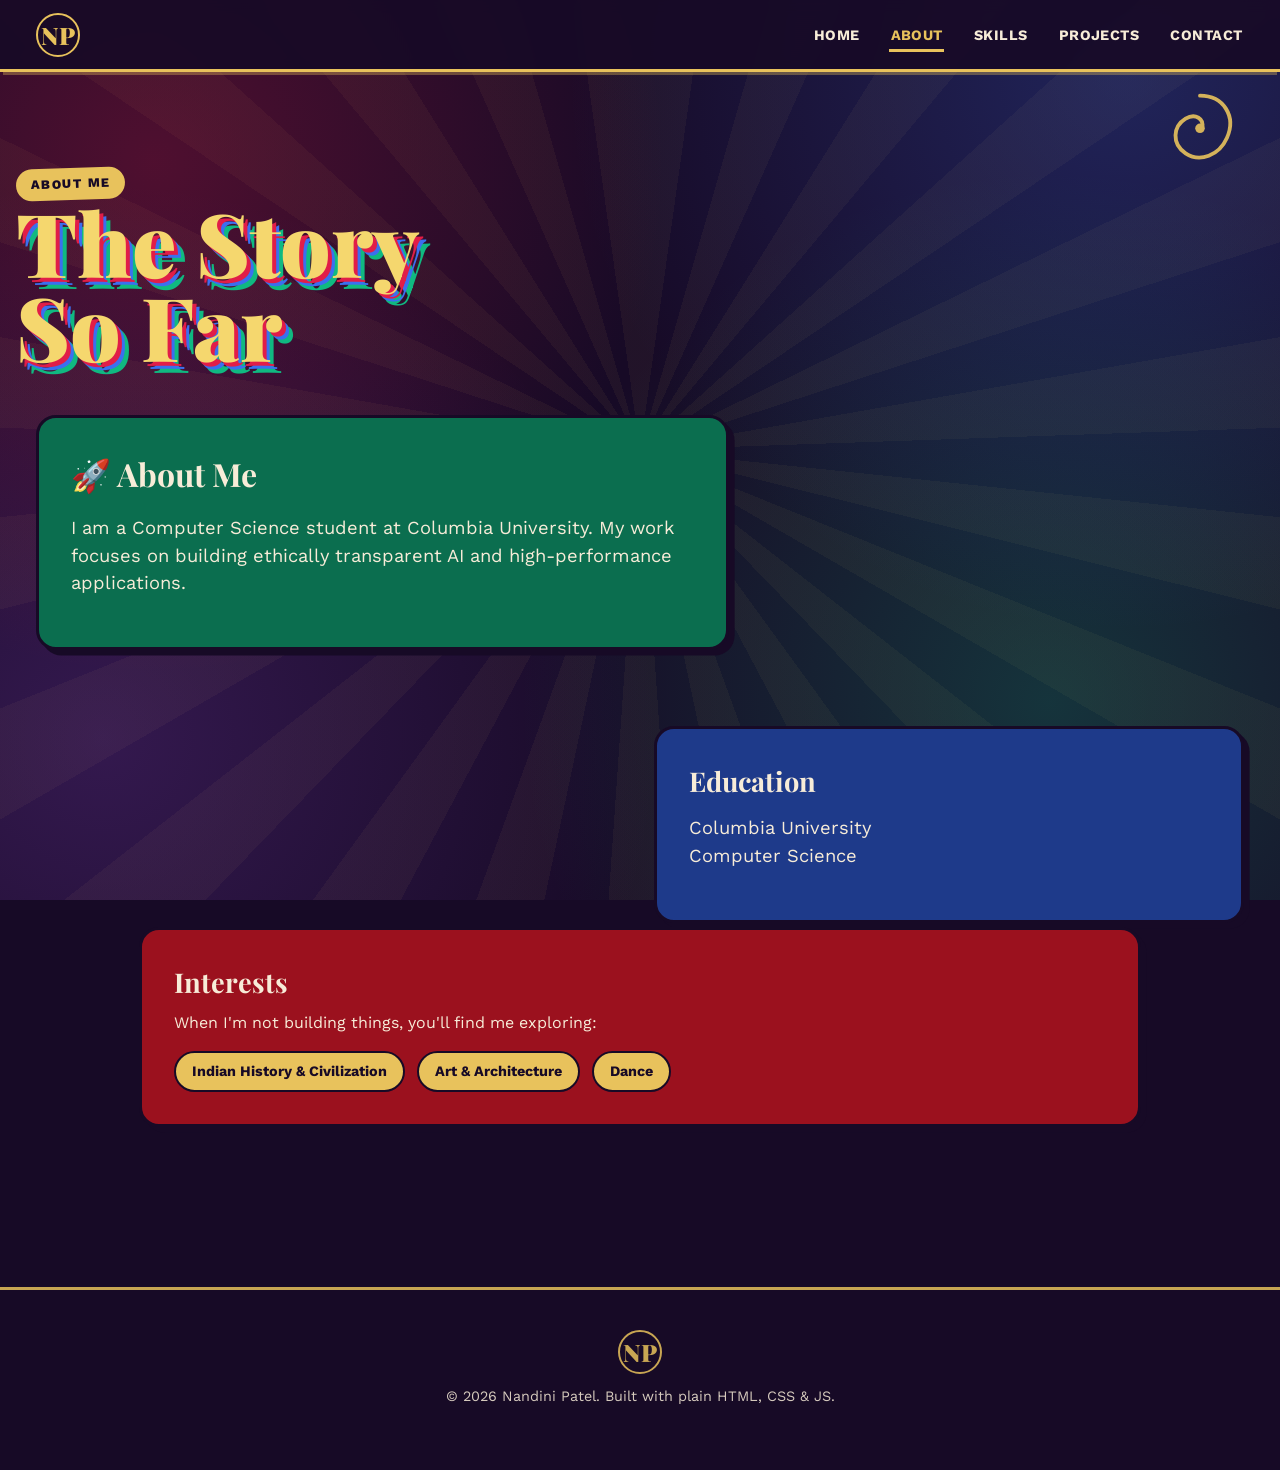
==== about.html @ 05468798 "Rebuild site as custom jewel-tone maximalist portfolio Replace the single Jekyll-rendered index.md w" ====
<!DOCTYPE html>
<html lang="en">
<head>
<meta charset="UTF-8">
<meta name="viewport" content="width=device-width, initial-scale=1.0">
<title>About — Nandini Patel</title>
<meta name="description" content="About Nandini Patel: Computer Science student at Columbia University, education, and interests.">
<link rel="preconnect" href="https://fonts.googleapis.com">
<link rel="stylesheet" href="style.css">
</head>
<body>
<a class="skip-link" href="#main">Skip to content</a>

<nav class="site-nav">
  <div class="wrap">
    <a href="index.html" class="logo">NP</a>
    <button class="nav-toggle" aria-label="Toggle navigation" aria-expanded="false">
      <span></span><span></span><span></span>
    </button>
    <ul class="nav-links">
      <li><a href="index.html">Home</a></li>
      <li><a href="about.html">About</a></li>
      <li><a href="skills.html">Skills</a></li>
      <li><a href="projects.html">Projects</a></li>
      <li><a href="contact.html">Contact</a></li>
    </ul>
  </div>
</nav>

<main id="main">
  <header class="page-head wrap">
    <span class="eyebrow">About Me</span>
    <h1 class="stack-text">The Story<br>So Far</h1>
    <svg class="corner-flourish flourish-tr" viewBox="0 0 100 100" aria-hidden="true">
      <path d="M50 8 C75 8 88 30 78 52 C70 70 50 78 35 68 C20 58 22 40 35 32 C45 26 55 32 52 42" fill="none" stroke="#e8c25c" stroke-width="4" stroke-linecap="round"/>
      <circle cx="50" cy="42" r="5" fill="#e8c25c"/>
    </svg>
  </header>

  <div class="wrap about-grid">
    <section class="panel about-bio reveal">
      <h2 style="font-size: clamp(1.5rem, 3vw, 2rem); margin-bottom: 1rem;">🚀 About Me</h2>
      <p>I am a Computer Science student at Columbia University. My work focuses on building ethically transparent AI and high-performance applications.</p>
    </section>

    <section class="panel about-edu reveal">
      <h2 style="font-size: clamp(1.3rem, 2.6vw, 1.7rem); margin-bottom: 0.75rem;">Education</h2>
      <p>Columbia University<br>Computer Science</p>
    </section>

    <section class="panel about-interests reveal">
      <h2 style="font-size: clamp(1.3rem, 2.6vw, 1.7rem); margin-bottom: 0.5rem;">Interests</h2>
      <p>When I'm not building things, you'll find me exploring:</p>
      <div class="interest-list">
        <span class="pill">Indian History &amp; Civilization</span>
        <span class="pill">Art &amp; Architecture</span>
        <span class="pill">Dance</span>
      </div>
    </section>
  </div>
</main>

<footer class="site-footer">
  <div class="wrap">
    <span class="logo">NP</span>
    <p>&copy; <span id="year"></span> Nandini Patel. Built with plain HTML, CSS &amp; JS.</p>
  </div>
</footer>

<script src="script.js"></script>
</body>
</html>
---- style.css ----
/* ============================================================
   Nandini Patel — Portfolio
   Jewel-tone maximalism: layered, saturated, ornamental, loud.
   ============================================================ */

@import url('https://fonts.googleapis.com/css2?family=Playfair+Display:ital,wght@0,500;0,700;0,900;1,700&family=Work+Sans:wght@400;500;600;700;800&display=swap');

:root {
  --bg: #170a26;
  --bg-alt: #0d1b2a;
  --panel: #21102f;

  --emerald: #10b981;
  --emerald-deep: #0b6e4f;
  --sapphire: #3b6fef;
  --sapphire-deep: #1e3a8a;
  --ruby: #e11d48;
  --ruby-deep: #9b111e;
  --gold: #e8c25c;
  --gold-light: #f5d76e;
  --amethyst: #9b4de0;
  --amethyst-deep: #6b21a8;

  --cream: #f7ecd8;
  --ink: #170a26;

  --font-display: 'Playfair Display', Georgia, 'Times New Roman', serif;
  --font-body: 'Work Sans', -apple-system, Segoe UI, sans-serif;

  --nav-h: 4.5rem;
  --shadow-hard: 0.35rem 0.35rem 0 var(--ink);
}

/* ---------- Reset ---------- */
* { box-sizing: border-box; }
html { scroll-behavior: smooth; }
body {
  margin: 0;
  background: var(--bg);
  color: var(--cream);
  font-family: var(--font-body);
  line-height: 1.5;
  overflow-x: hidden;
  position: relative;
}
img, svg { max-width: 100%; display: block; }
a { color: inherit; text-decoration: none; }
ul { margin: 0; padding: 0; list-style: none; }
h1, h2, h3, h4 { font-family: var(--font-display); margin: 0; }
p { margin: 0 0 1em; }

@media (prefers-reduced-motion: reduce) {
  html { scroll-behavior: auto; }
  *, *::before, *::after { animation-duration: 0.001ms !important; animation-iteration-count: 1 !important; transition-duration: 0.001ms !important; }
}

/* ---------- Decorative page background ---------- */
body::before {
  content: "";
  position: fixed;
  inset: 0;
  z-index: -1;
  background-image:
    radial-gradient(circle at 12% 18%, rgba(225, 29, 72, 0.28), transparent 38%),
    radial-gradient(circle at 88% 8%, rgba(59, 111, 239, 0.26), transparent 40%),
    radial-gradient(circle at 82% 78%, rgba(16, 185, 129, 0.24), transparent 42%),
    radial-gradient(circle at 8% 82%, rgba(155, 77, 224, 0.22), transparent 40%),
    repeating-conic-gradient(from 0deg, rgba(232, 194, 92, 0.05) 0deg 8deg, transparent 8deg 16deg);
  background-color: var(--bg);
}

.skip-link {
  position: absolute;
  left: 1rem;
  top: -4rem;
  background: var(--gold);
  color: var(--ink);
  padding: 0.6rem 1rem;
  border-radius: 0.4rem;
  font-weight: 700;
  z-index: 999;
  transition: top 0.2s ease;
}
.skip-link:focus { top: 1rem; }

.wrap {
  max-width: 78rem;
  margin: 0 auto;
  padding: 0 1.25rem;
}

/* ---------- Nav ---------- */
.site-nav {
  position: sticky;
  top: 0;
  z-index: 100;
  height: var(--nav-h);
  display: flex;
  align-items: center;
  background: rgba(23, 10, 38, 0.92);
  backdrop-filter: blur(6px);
  border-bottom: 3px solid var(--gold);
  box-shadow: 0 6px 0 -3px rgba(232, 194, 92, 0.35);
}
.site-nav .wrap {
  width: 100%;
  display: flex;
  align-items: center;
  justify-content: space-between;
}
.logo {
  font-family: var(--font-display);
  font-weight: 900;
  font-size: 1.5rem;
  color: var(--gold);
  border: 2px solid var(--gold);
  border-radius: 999px;
  width: 2.75rem;
  height: 2.75rem;
  display: flex;
  align-items: center;
  justify-content: center;
  flex-shrink: 0;
}
.nav-links {
  display: flex;
  gap: 1.75rem;
}
.nav-links a {
  font-weight: 700;
  letter-spacing: 0.03em;
  text-transform: uppercase;
  font-size: 0.9rem;
  padding: 0.35rem 0.1rem;
  position: relative;
  color: var(--cream);
}
.nav-links a::after {
  content: "";
  position: absolute;
  left: 0; right: 100%;
  bottom: -4px;
  height: 3px;
  background: linear-gradient(90deg, var(--ruby), var(--gold));
  transition: right 0.25s ease;
}
.nav-links a:hover::after,
.nav-links a:focus-visible::after { right: 0; }
.nav-links a.active { color: var(--gold); }
.nav-links a.active::after { right: 0; background: var(--gold); }

.nav-toggle {
  display: none;
  flex-direction: column;
  gap: 5px;
  background: none;
  border: 2px solid var(--gold);
  border-radius: 0.5rem;
  padding: 0.5rem 0.6rem;
  cursor: pointer;
}
.nav-toggle span {
  width: 22px;
  height: 2px;
  background: var(--gold);
  display: block;
  transition: transform 0.25s ease, opacity 0.25s ease;
}
.nav-toggle[aria-expanded="true"] span:nth-child(1) { transform: translateY(7px) rotate(45deg); }
.nav-toggle[aria-expanded="true"] span:nth-child(2) { opacity: 0; }
.nav-toggle[aria-expanded="true"] span:nth-child(3) { transform: translateY(-7px) rotate(-45deg); }

@media (max-width: 768px) {
  .nav-toggle { display: flex; }
  .nav-links {
    position: absolute;
    top: var(--nav-h);
    left: 0; right: 0;
    flex-direction: column;
    gap: 0;
    background: var(--panel);
    border-bottom: 3px solid var(--gold);
    max-height: 0;
    overflow: hidden;
    transition: max-height 0.3s ease;
  }
  .nav-links.open { max-height: 24rem; }
  .nav-links a {
    padding: 1rem 1.25rem;
    border-bottom: 1px solid rgba(232, 194, 92, 0.2);
    font-size: 1.05rem;
  }
}

/* ---------- Buttons / badges ---------- */
.btn {
  display: inline-flex;
  align-items: center;
  gap: 0.5rem;
  font-weight: 800;
  text-transform: uppercase;
  letter-spacing: 0.02em;
  font-size: 0.95rem;
  padding: 0.9rem 1.6rem;
  border-radius: 0.6rem;
  border: 3px solid var(--ink);
  box-shadow: var(--shadow-hard);
  transition: transform 0.18s ease, box-shadow 0.18s ease;
  cursor: pointer;
}
.btn:hover, .btn:focus-visible {
  transform: translate(-3px, -3px);
  box-shadow: 0.6rem 0.6rem 0 var(--ink);
}
.btn:active { transform: translate(0, 0); box-shadow: 0.15rem 0.15rem 0 var(--ink); }
.btn-gold { background: var(--gold); color: var(--ink); }
.btn-ruby { background: var(--ruby); color: var(--cream); }
.btn-emerald { background: var(--emerald); color: var(--ink); }
.btn-sapphire { background: var(--sapphire); color: var(--cream); }
.btn-disabled {
  opacity: 0.55;
  cursor: default;
  filter: grayscale(0.3);
}
.btn-disabled:hover { transform: none; box-shadow: var(--shadow-hard); }

.pill {
  display: inline-block;
  padding: 0.5rem 1rem;
  border-radius: 999px;
  font-weight: 700;
  font-size: 0.9rem;
  border: 2px solid var(--ink);
  transition: transform 0.2s ease;
}
.pill:hover { transform: rotate(-3deg) scale(1.06); }

/* ---------- Layered display headline ---------- */
.stack-text {
  font-family: var(--font-display);
  font-weight: 900;
  line-height: 0.95;
  color: var(--gold-light);
  text-shadow:
    0.045em 0.045em 0 var(--ruby),
    0.09em 0.09em 0 var(--sapphire);
}
@media (min-width: 768px) {
  .stack-text {
    text-shadow:
      0.04em 0.04em 0 var(--ruby),
      0.08em 0.08em 0 var(--sapphire),
      0.12em 0.12em 0 var(--emerald);
  }
}

.eyebrow {
  display: inline-block;
  font-family: var(--font-body);
  font-weight: 800;
  text-transform: uppercase;
  letter-spacing: 0.12em;
  font-size: 0.8rem;
  color: var(--ink);
  background: var(--gold);
  padding: 0.4rem 0.9rem;
  border-radius: 999px;
  transform: rotate(-2deg);
}

/* ---------- Ornaments ---------- */
.ornament-divider {
  height: 1.1rem;
  margin: 2.5rem 0;
  background-image: repeating-radial-gradient(circle at 0 50%, var(--gold) 0 3px, transparent 4px 18px);
  background-size: 18px 18px;
  opacity: 0.85;
}
.corner-flourish {
  position: absolute;
  width: clamp(3.5rem, 8vw, 6rem);
  height: clamp(3.5rem, 8vw, 6rem);
  opacity: 0.9;
  pointer-events: none;
}

/* ---------- Page header ---------- */
.page-head {
  padding: 6rem 0 3rem;
  position: relative;
}
.page-head h1 {
  font-size: clamp(2.75rem, 9vw, 5.5rem);
}

/* ---------- Cards / panels ---------- */
.panel {
  border-radius: 1.25rem;
  border: 3px solid var(--ink);
  box-shadow: var(--shadow-hard);
  padding: 2rem;
}
.reveal {
  opacity: 0;
  transform: translateY(24px);
  transition: opacity 0.6s ease, transform 0.6s ease;
}
.reveal.in-view { opacity: 1; transform: translateY(0); }

/* ---------- Marquee ---------- */
.marquee {
  overflow: hidden;
  border-top: 3px solid var(--ink);
  border-bottom: 3px solid var(--ink);
  background: var(--ruby);
  padding: 0.9rem 0;
}
.marquee-track {
  display: flex;
  gap: 3rem;
  white-space: nowrap;
  width: max-content;
  animation: marquee 22s linear infinite;
  font-family: var(--font-display);
  font-weight: 900;
  font-size: clamp(1.1rem, 3vw, 1.8rem);
  color: var(--gold-light);
  text-transform: uppercase;
}
@keyframes marquee {
  from { transform: translateX(0); }
  to { transform: translateX(-50%); }
}
.marquee:hover .marquee-track { animation-play-state: paused; }
@media (prefers-reduced-motion: reduce) {
  .marquee-track { animation: none; overflow-x: auto; }
}

/* ---------- Footer ---------- */
.site-footer {
  margin-top: 5rem;
  padding: 2.5rem 0 3rem;
  border-top: 3px solid var(--gold);
  text-align: center;
  font-size: 0.9rem;
  color: var(--cream);
  opacity: 0.85;
}
.site-footer .logo { margin: 0 auto 0.75rem; }

/* ============================================================
   Page-specific layouts
   ============================================================ */

/* ---- Hero (index.html) ---- */
.hero {
  position: relative;
  padding: 5rem 0 4rem;
  min-height: 78vh;
  display: flex;
  align-items: center;
}
.hero-inner { position: relative; z-index: 1; max-width: 46rem; }
.hero h1 { font-size: clamp(3rem, 13vw, 8.5rem); margin: 1rem 0; }
.hero .tagline {
  font-size: clamp(1.05rem, 2.4vw, 1.4rem);
  font-weight: 600;
  color: var(--cream);
  max-width: 34rem;
}
.hero-ctas { display: flex; flex-wrap: wrap; gap: 1rem; margin-top: 2.25rem; }
.hero-blob {
  position: absolute;
  border-radius: 50%;
  filter: blur(2px);
  opacity: 0.5;
  z-index: 0;
}
@media (min-width: 1024px) {
  .hero-inner { transform: rotate(-1.5deg); }
}

/* ---- About page ---- */
.about-grid {
  display: grid;
  gap: 1.75rem;
  grid-template-columns: 1fr;
  padding-bottom: 5rem;
}
@media (min-width: 900px) {
  .about-grid {
    grid-template-columns: repeat(12, 1fr);
  }
  .about-bio { grid-column: 1 / 8; transform: rotate(-1deg); z-index: 2; }
  .about-edu { grid-column: 7 / 13; margin-top: 3rem; transform: rotate(1.5deg); z-index: 1; }
  .about-interests { grid-column: 2 / 12; margin-top: -1.5rem; transform: rotate(-0.5deg); z-index: 3; }
}
.about-bio { background: var(--emerald-deep); color: var(--cream); }
.about-edu { background: var(--sapphire-deep); color: var(--cream); }
.about-interests { background: var(--ruby-deep); color: var(--cream); }
.about-bio p, .about-edu p { font-size: 1.15rem; }
.interest-list { display: flex; flex-wrap: wrap; gap: 0.75rem; margin-top: 1rem; }
.interest-list .pill { background: var(--gold); color: var(--ink); }

/* ---- Skills page ---- */
.skills-grid {
  display: grid;
  gap: 1.75rem;
  grid-template-columns: 1fr;
  padding-bottom: 5rem;
}
@media (min-width: 900px) {
  .skills-grid { grid-template-columns: repeat(12, 1fr); }
  .skill-langs { grid-column: 1 / 7; z-index: 2; }
  .skill-web { grid-column: 6 / 13; margin-top: 4rem; transform: rotate(1.5deg); z-index: 1; }
  .skill-graphics { grid-column: 2 / 11; margin-top: -1rem; transform: rotate(-1deg); z-index: 3; }
}
.skill-langs { background: var(--sapphire-deep); }
.skill-web { background: var(--amethyst-deep); }
.skill-graphics { background: var(--ruby-deep); }
.skill-langs, .skill-web, .skill-graphics { color: var(--cream); }
.chip-row { display: flex; flex-wrap: wrap; gap: 0.7rem; margin-top: 1.25rem; }
.chip-row .pill { background: var(--gold); color: var(--ink); }

/* ---- Projects page ---- */
.projects-grid {
  display: grid;
  gap: 2.25rem;
  grid-template-columns: 1fr;
  padding-bottom: 5rem;
}
@media (min-width: 900px) {
  .projects-grid { grid-template-columns: repeat(6, 1fr); }
  .project-card:nth-child(1) { grid-column: 1 / 5; transform: rotate(-1.5deg); }
  .project-card:nth-child(2) { grid-column: 3 / 7; margin-top: 3.5rem; transform: rotate(1deg); }
  .project-card:nth-child(3) { grid-column: 1 / 6; margin-top: 2rem; transform: rotate(-0.75deg); }
}
.project-card { color: var(--cream); }
.project-card:nth-child(1) { background: linear-gradient(135deg, var(--emerald-deep), var(--sapphire-deep)); }
.project-card:nth-child(2) { background: linear-gradient(135deg, var(--sapphire-deep), var(--amethyst-deep)); }
.project-card:nth-child(3) { background: linear-gradient(135deg, var(--ruby-deep), var(--gold)); }
.project-card h2 { font-size: clamp(1.6rem, 3.5vw, 2.2rem); margin-bottom: 0.75rem; }
.project-card p { font-size: 1.05rem; }
.project-card .btn { margin-top: 1rem; }
.project-card:hover { transform: rotate(0deg) scale(1.015); }
.project-card { transition: transform 0.25s ease; }

/* ---- Contact page ---- */
.contact-grid {
  display: grid;
  gap: 1.75rem;
  grid-template-columns: 1fr;
  padding-bottom: 6rem;
  max-width: 42rem;
  margin: 0 auto;
}
.contact-card {
  display: flex;
  align-items: center;
  justify-content: space-between;
  gap: 1rem;
  flex-wrap: wrap;
}
.contact-card:nth-child(1) { background: var(--sapphire-deep); color: var(--cream); transform: rotate(-1deg); }
.contact-card:nth-child(2) { background: var(--ruby-deep); color: var(--cream); transform: rotate(0.75deg); }
.contact-card:nth-child(3) { background: var(--emerald-deep); color: var(--cream); transform: rotate(-0.5deg); }
.contact-card h2 { font-size: 1.4rem; }

/* ---------- Reusable position / blob utilities ---------- */
.flourish-tr { top: 1rem; right: 1rem; }
.flourish-tl { top: 1rem; left: 1rem; }
.flourish-br { bottom: 1rem; right: 1rem; }
.flourish-bl { bottom: 1rem; left: 1rem; }

.hero-blob { border-radius: 50%; filter: blur(2px); opacity: 0.55; position: absolute; z-index: 0; }
.blob-ruby { width: clamp(12rem, 26vw, 22rem); height: clamp(12rem, 26vw, 22rem); top: -4rem; right: -5rem; background: radial-gradient(circle, var(--ruby), transparent 70%); }
.blob-sapphire { width: clamp(10rem, 22vw, 18rem); height: clamp(10rem, 22vw, 18rem); bottom: -3rem; left: -4rem; background: radial-gradient(circle, var(--sapphire), transparent 70%); }
.blob-emerald { width: clamp(8rem, 16vw, 14rem); height: clamp(8rem, 16vw, 14rem); top: 45%; right: 6%; background: radial-gradient(circle, var(--emerald), transparent 70%); }

.hero-hello {
  background: var(--panel);
  max-width: 42rem;
  margin: 0 auto 4rem;
}
.hero-hello h2 { font-size: clamp(1.4rem, 3vw, 1.9rem); margin-bottom: 0.75rem; color: var(--gold-light); }
.hero-hello a { color: var(--gold); text-decoration: underline; text-underline-offset: 3px; }
.hero-hello a:hover { color: var(--gold-light); }

.section-pad { padding: 4rem 0; }
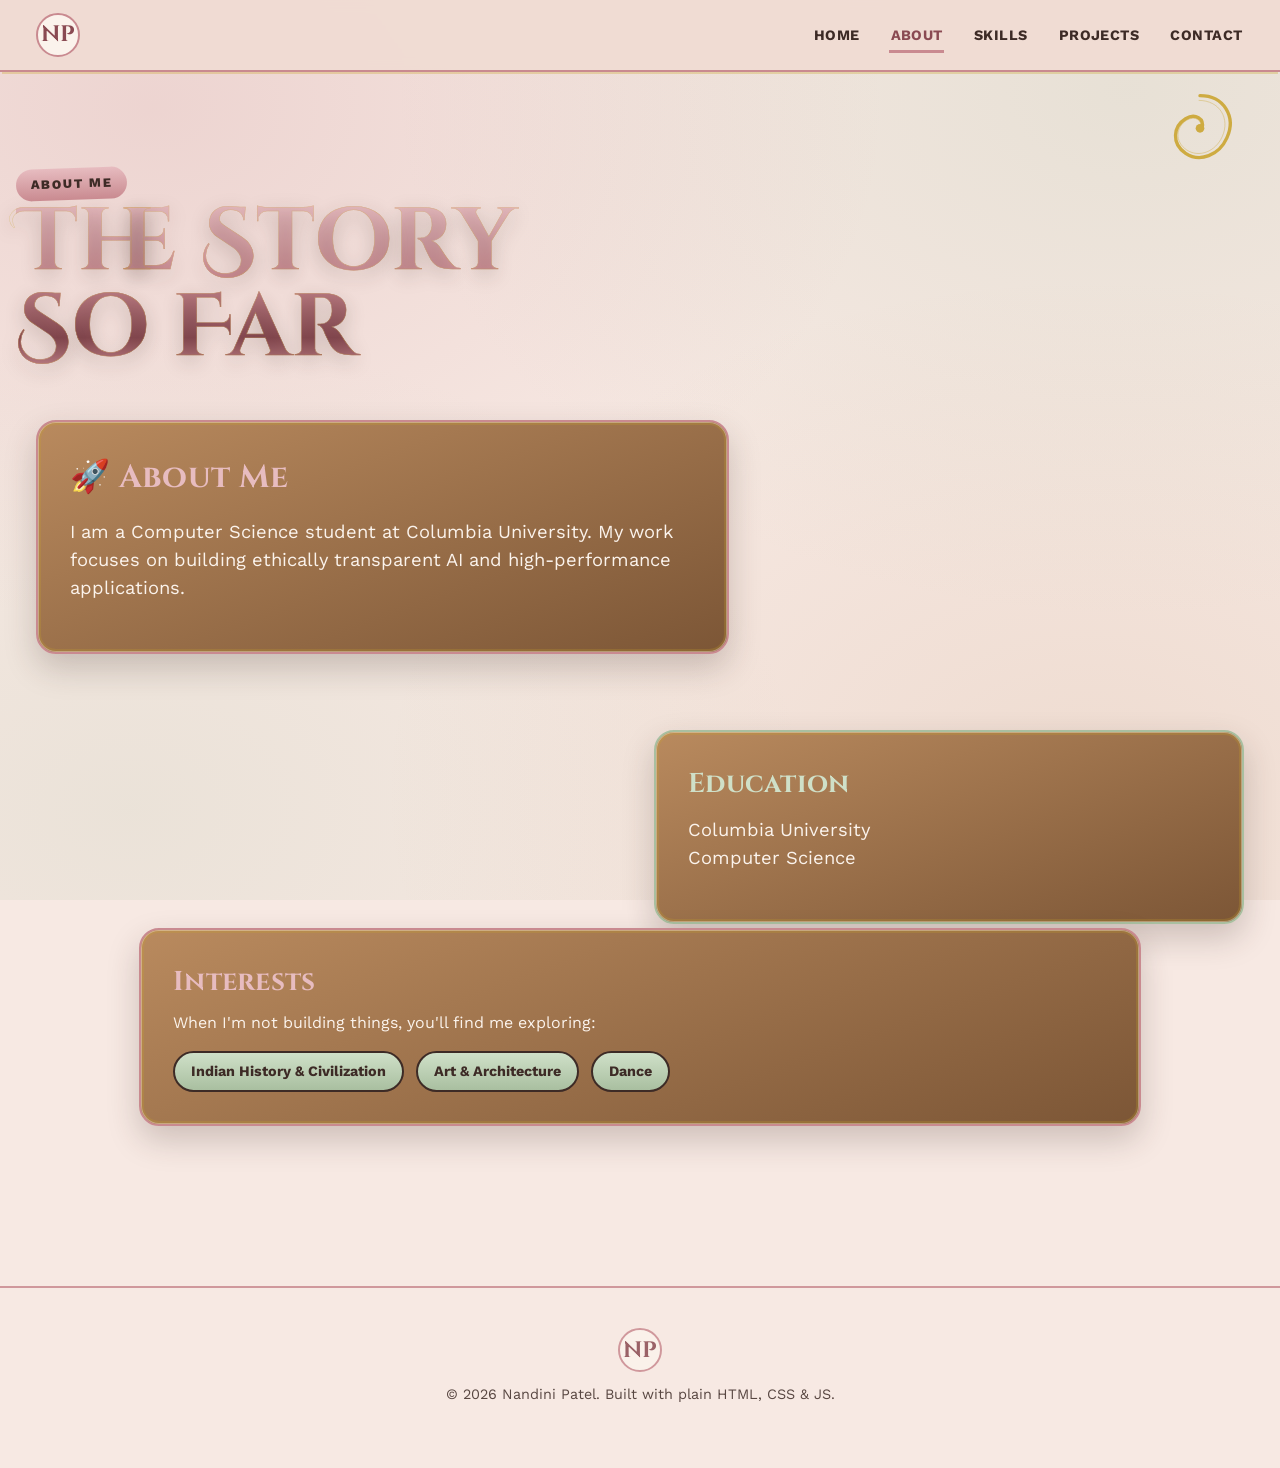
==== commit cdf91170: "Restyle to Indian Royal Maximalist theme with softened rose/sage palette Swap the neon jewel-tone pa" ====
--- a/about.html
+++ b/about.html
@@ -32,8 +32,9 @@
     <span class="eyebrow">About Me</span>
     <h1 class="stack-text">The Story<br>So Far</h1>
     <svg class="corner-flourish flourish-tr" viewBox="0 0 100 100" aria-hidden="true">
-      <path d="M50 8 C75 8 88 30 78 52 C70 70 50 78 35 68 C20 58 22 40 35 32 C45 26 55 32 52 42" fill="none" stroke="#e8c25c" stroke-width="4" stroke-linecap="round"/>
-      <circle cx="50" cy="42" r="5" fill="#e8c25c"/>
+      <path d="M50 8 C75 8 88 30 78 52 C70 70 50 78 35 68 C20 58 22 40 35 32 C45 26 55 32 52 42" fill="none" stroke="#c9a227" stroke-width="3.5" stroke-linecap="round"/>
+      <path d="M50 8 C75 8 88 30 78 52 C70 70 50 78 35 68 C20 58 22 40 35 32 C45 26 55 32 52 42" fill="none" stroke="#c9a227" stroke-width="1" stroke-linecap="round" opacity="0.5" transform="scale(0.86) translate(7,7)"/>
+      <circle cx="50" cy="42" r="4.5" fill="#c9a227"/>
     </svg>
   </header>
 
--- a/style.css
+++ b/style.css
@@ -1,34 +1,42 @@
 /* ============================================================
    Nandini Patel — Portfolio
-   Jewel-tone maximalism: layered, saturated, ornamental, loud.
+   Indian Royal Maximalist ornamentation (paisley, jaali, mandala,
+   Cinzel display type) on a softened palette: dusty rose primary,
+   soft sage secondary, warm pink-toned ivory base, natural wood
+   accent panels, gold reserved for fine linework/medallions only.
    ============================================================ */
 
-@import url('https://fonts.googleapis.com/css2?family=Playfair+Display:ital,wght@0,500;0,700;0,900;1,700&family=Work+Sans:wght@400;500;600;700;800&display=swap');
+@import url('https://fonts.googleapis.com/css2?family=Cinzel:wght@400;500;600;700;900&family=Cinzel+Decorative:wght@400;700;900&family=Work+Sans:wght@400;500;600;700;800&display=swap');
 
 :root {
-  --bg: #170a26;
-  --bg-alt: #0d1b2a;
-  --panel: #21102f;
-
-  --emerald: #10b981;
-  --emerald-deep: #0b6e4f;
-  --sapphire: #3b6fef;
-  --sapphire-deep: #1e3a8a;
-  --ruby: #e11d48;
-  --ruby-deep: #9b111e;
-  --gold: #e8c25c;
-  --gold-light: #f5d76e;
-  --amethyst: #9b4de0;
-  --amethyst-deep: #6b21a8;
-
-  --cream: #f7ecd8;
-  --ink: #170a26;
-
-  --font-display: 'Playfair Display', Georgia, 'Times New Roman', serif;
+  --bg: #f7e9e3;
+  --bg-alt: #f0dcd3;
+
+  --rose: #c98a90;
+  --rose-light: #e7bcc0;
+  --rose-deep: #8a4a52;
+
+  --sage: #a9bfa0;
+  --sage-light: #cfe0c8;
+  --sage-deep: #6f8a66;
+
+  --wood: #b98a5e;
+  --wood-deep: #7c5636;
+
+  --gold: #c9a227;
+
+  --cream: #fbf3ec;
+  --ink: #3d2b26;
+
+  --font-display: 'Cinzel', 'Playfair Display', Georgia, serif;
+  --font-decorative: 'Cinzel Decorative', 'Cinzel', Georgia, serif;
   --font-body: 'Work Sans', -apple-system, Segoe UI, sans-serif;
 
   --nav-h: 4.5rem;
-  --shadow-hard: 0.35rem 0.35rem 0 var(--ink);
+  --panel-bg: linear-gradient(160deg, var(--wood), var(--wood-deep));
+  --shadow-panel: 0 14px 32px rgba(61, 43, 38, 0.22), inset 0 0 0 1px rgba(251, 243, 236, 0.35), inset 0 0 0 3px rgba(201, 162, 39, 0.22);
+  --shadow-btn: 0 6px 16px rgba(61, 43, 38, 0.28);
+  --shadow-btn-hover: 0 12px 26px rgba(61, 43, 38, 0.32), 0 0 0 3px rgba(201, 162, 39, 0.3);
 }
 
 /* ---------- Reset ---------- */
@@ -37,7 +45,7 @@
 body {
   margin: 0;
   background: var(--bg);
-  color: var(--cream);
+  color: var(--ink);
   font-family: var(--font-body);
   line-height: 1.5;
   overflow-x: hidden;
@@ -46,7 +54,7 @@
 img, svg { max-width: 100%; display: block; }
 a { color: inherit; text-decoration: none; }
 ul { margin: 0; padding: 0; list-style: none; }
-h1, h2, h3, h4 { font-family: var(--font-display); margin: 0; }
+h1, h2, h3, h4 { font-family: var(--font-display); margin: 0; letter-spacing: 0.01em; }
 p { margin: 0 0 1em; }
 
 @media (prefers-reduced-motion: reduce) {
@@ -55,17 +63,17 @@
 }
 
 /* ---------- Decorative page background ---------- */
+/* Soft pastel rose/sage washes on warm pink-ivory — no gold texture here; gold stays a small, deliberate accent elsewhere */
 body::before {
   content: "";
   position: fixed;
   inset: 0;
   z-index: -1;
   background-image:
-    radial-gradient(circle at 12% 18%, rgba(225, 29, 72, 0.28), transparent 38%),
-    radial-gradient(circle at 88% 8%, rgba(59, 111, 239, 0.26), transparent 40%),
-    radial-gradient(circle at 82% 78%, rgba(16, 185, 129, 0.24), transparent 42%),
-    radial-gradient(circle at 8% 82%, rgba(155, 77, 224, 0.22), transparent 40%),
-    repeating-conic-gradient(from 0deg, rgba(232, 194, 92, 0.05) 0deg 8deg, transparent 8deg 16deg);
+    radial-gradient(ellipse at 12% 12%, rgba(201, 138, 144, 0.22), transparent 46%),
+    radial-gradient(ellipse at 88% 10%, rgba(169, 191, 160, 0.20), transparent 46%),
+    radial-gradient(ellipse at 85% 88%, rgba(185, 138, 94, 0.14), transparent 46%),
+    radial-gradient(ellipse at 10% 90%, rgba(169, 191, 160, 0.16), transparent 42%);
   background-color: var(--bg);
 }
 
@@ -73,7 +81,7 @@
   position: absolute;
   left: 1rem;
   top: -4rem;
-  background: var(--gold);
+  background: var(--rose);
   color: var(--ink);
   padding: 0.6rem 1rem;
   border-radius: 0.4rem;
@@ -97,10 +105,10 @@
   height: var(--nav-h);
   display: flex;
   align-items: center;
-  background: rgba(23, 10, 38, 0.92);
+  background: rgba(240, 220, 211, 0.92);
   backdrop-filter: blur(6px);
-  border-bottom: 3px solid var(--gold);
-  box-shadow: 0 6px 0 -3px rgba(232, 194, 92, 0.35);
+  border-bottom: 2px solid var(--rose);
+  box-shadow: 0 4px 0 -2px rgba(201, 162, 39, 0.3);
 }
 .site-nav .wrap {
   width: 100%;
@@ -110,10 +118,10 @@
 }
 .logo {
   font-family: var(--font-display);
-  font-weight: 900;
-  font-size: 1.5rem;
-  color: var(--gold);
-  border: 2px solid var(--gold);
+  font-weight: 700;
+  font-size: 1.4rem;
+  color: var(--rose-deep);
+  border: 2px solid var(--rose);
   border-radius: 999px;
   width: 2.75rem;
   height: 2.75rem;
@@ -121,6 +129,7 @@
   align-items: center;
   justify-content: center;
   flex-shrink: 0;
+  background: var(--cream);
 }
 .nav-links {
   display: flex;
@@ -133,7 +142,7 @@
   font-size: 0.9rem;
   padding: 0.35rem 0.1rem;
   position: relative;
-  color: var(--cream);
+  color: var(--ink);
 }
 .nav-links a::after {
   content: "";
@@ -141,20 +150,20 @@
   left: 0; right: 100%;
   bottom: -4px;
   height: 3px;
-  background: linear-gradient(90deg, var(--ruby), var(--gold));
+  background: linear-gradient(90deg, var(--rose), var(--sage));
   transition: right 0.25s ease;
 }
 .nav-links a:hover::after,
 .nav-links a:focus-visible::after { right: 0; }
-.nav-links a.active { color: var(--gold); }
-.nav-links a.active::after { right: 0; background: var(--gold); }
+.nav-links a.active { color: var(--rose-deep); }
+.nav-links a.active::after { right: 0; background: var(--rose); }
 
 .nav-toggle {
   display: none;
   flex-direction: column;
   gap: 5px;
   background: none;
-  border: 2px solid var(--gold);
+  border: 2px solid var(--rose);
   border-radius: 0.5rem;
   padding: 0.5rem 0.6rem;
   cursor: pointer;
@@ -162,7 +171,7 @@
 .nav-toggle span {
   width: 22px;
   height: 2px;
-  background: var(--gold);
+  background: var(--rose-deep);
   display: block;
   transition: transform 0.25s ease, opacity 0.25s ease;
 }
@@ -178,8 +187,8 @@
     left: 0; right: 0;
     flex-direction: column;
     gap: 0;
-    background: var(--panel);
-    border-bottom: 3px solid var(--gold);
+    background: var(--bg-alt);
+    border-bottom: 2px solid var(--rose);
     max-height: 0;
     overflow: hidden;
     transition: max-height 0.3s ease;
@@ -187,7 +196,7 @@
   .nav-links.open { max-height: 24rem; }
   .nav-links a {
     padding: 1rem 1.25rem;
-    border-bottom: 1px solid rgba(232, 194, 92, 0.2);
+    border-bottom: 1px solid rgba(138, 74, 82, 0.18);
     font-size: 1.05rem;
   }
 }
@@ -197,32 +206,33 @@
   display: inline-flex;
   align-items: center;
   gap: 0.5rem;
-  font-weight: 800;
+  font-family: var(--font-display);
+  font-weight: 700;
   text-transform: uppercase;
-  letter-spacing: 0.02em;
-  font-size: 0.95rem;
+  letter-spacing: 0.04em;
+  font-size: 0.9rem;
   padding: 0.9rem 1.6rem;
-  border-radius: 0.6rem;
-  border: 3px solid var(--ink);
-  box-shadow: var(--shadow-hard);
-  transition: transform 0.18s ease, box-shadow 0.18s ease;
+  border-radius: 0.5rem;
+  border: 2px solid rgba(201, 162, 39, 0.4);
+  box-shadow: var(--shadow-btn);
+  transition: transform 0.2s ease, box-shadow 0.2s ease;
   cursor: pointer;
 }
 .btn:hover, .btn:focus-visible {
-  transform: translate(-3px, -3px);
-  box-shadow: 0.6rem 0.6rem 0 var(--ink);
-}
-.btn:active { transform: translate(0, 0); box-shadow: 0.15rem 0.15rem 0 var(--ink); }
-.btn-gold { background: var(--gold); color: var(--ink); }
-.btn-ruby { background: var(--ruby); color: var(--cream); }
-.btn-emerald { background: var(--emerald); color: var(--ink); }
-.btn-sapphire { background: var(--sapphire); color: var(--cream); }
+  transform: translateY(-3px);
+  box-shadow: var(--shadow-btn-hover);
+}
+.btn:active { transform: translateY(0); box-shadow: var(--shadow-btn); }
+.btn-gold { background: linear-gradient(180deg, var(--rose-light), var(--rose)); color: var(--ink); }
+.btn-ruby { background: linear-gradient(180deg, var(--sage-light), var(--sage)); color: var(--ink); }
+.btn-emerald { background: var(--panel-bg); color: var(--cream); }
+.btn-sapphire { background: linear-gradient(180deg, var(--rose), var(--rose-deep)); color: var(--cream); }
 .btn-disabled {
   opacity: 0.55;
   cursor: default;
   filter: grayscale(0.3);
 }
-.btn-disabled:hover { transform: none; box-shadow: var(--shadow-hard); }
+.btn-disabled:hover { transform: none; box-shadow: var(--shadow-btn); }
 
 .pill {
   display: inline-block;
@@ -235,23 +245,21 @@
 }
 .pill:hover { transform: rotate(-3deg) scale(1.06); }
 
-/* ---------- Layered display headline ---------- */
+/* ---------- Layered display headline (dusty rose, quiet gold hairline — no glitch, no bold gold) ---------- */
 .stack-text {
-  font-family: var(--font-display);
-  font-weight: 900;
-  line-height: 0.95;
-  color: var(--gold-light);
-  text-shadow:
-    0.045em 0.045em 0 var(--ruby),
-    0.09em 0.09em 0 var(--sapphire);
-}
-@media (min-width: 768px) {
-  .stack-text {
-    text-shadow:
-      0.04em 0.04em 0 var(--ruby),
-      0.08em 0.08em 0 var(--sapphire),
-      0.12em 0.12em 0 var(--emerald);
-  }
+  font-family: var(--font-decorative);
+  font-weight: 700;
+  line-height: 0.98;
+  background: linear-gradient(180deg, var(--rose-light) 0%, var(--rose) 45%, var(--rose-deep) 80%, var(--rose) 100%);
+  -webkit-background-clip: text;
+  background-clip: text;
+  -webkit-text-fill-color: transparent;
+  color: var(--rose-deep);
+  text-shadow: 0 6px 20px rgba(61, 43, 38, 0.22);
+  -webkit-text-stroke: 0.5px rgba(201, 162, 39, 0.35);
+}
+@supports not (background-clip: text) {
+  .stack-text { -webkit-text-fill-color: initial; color: var(--rose-deep); }
 }
 
 .eyebrow {
@@ -259,28 +267,33 @@
   font-family: var(--font-body);
   font-weight: 800;
   text-transform: uppercase;
-  letter-spacing: 0.12em;
+  letter-spacing: 0.14em;
   font-size: 0.8rem;
   color: var(--ink);
-  background: var(--gold);
+  background: linear-gradient(180deg, var(--rose-light), var(--rose));
   padding: 0.4rem 0.9rem;
   border-radius: 999px;
   transform: rotate(-2deg);
 }
 
 /* ---------- Ornaments ---------- */
+/* Jaali (lattice) divider band — fine gold thread lines, kept quiet */
 .ornament-divider {
-  height: 1.1rem;
+  height: 1.4rem;
   margin: 2.5rem 0;
-  background-image: repeating-radial-gradient(circle at 0 50%, var(--gold) 0 3px, transparent 4px 18px);
-  background-size: 18px 18px;
-  opacity: 0.85;
+  background-image:
+    repeating-linear-gradient(45deg, transparent 0 8px, rgba(201, 162, 39, 0.5) 8px 9.5px, transparent 9.5px 17px),
+    repeating-linear-gradient(-45deg, transparent 0 8px, rgba(201, 162, 39, 0.5) 8px 9.5px, transparent 9.5px 17px);
+  background-position: center;
+  border-top: 1px solid rgba(201, 162, 39, 0.35);
+  border-bottom: 1px solid rgba(201, 162, 39, 0.35);
+  opacity: 0.9;
 }
 .corner-flourish {
   position: absolute;
   width: clamp(3.5rem, 8vw, 6rem);
   height: clamp(3.5rem, 8vw, 6rem);
-  opacity: 0.9;
+  opacity: 0.85;
   pointer-events: none;
 }
 
@@ -296,10 +309,13 @@
 /* ---------- Cards / panels ---------- */
 .panel {
   border-radius: 1.25rem;
-  border: 3px solid var(--ink);
-  box-shadow: var(--shadow-hard);
+  border: 2px solid var(--rose);
+  box-shadow: var(--shadow-panel);
   padding: 2rem;
-}
+  background: var(--panel-bg);
+  color: var(--cream);
+}
+.panel h2 { color: var(--rose-light); }
 .reveal {
   opacity: 0;
   transform: translateY(24px);
@@ -307,12 +323,12 @@
 }
 .reveal.in-view { opacity: 1; transform: translateY(0); }
 
-/* ---------- Marquee ---------- */
+/* ---------- Marquee (soft sage band, quiet gold hairlines) ---------- */
 .marquee {
   overflow: hidden;
-  border-top: 3px solid var(--ink);
-  border-bottom: 3px solid var(--ink);
-  background: var(--ruby);
+  border-top: 1px solid rgba(201, 162, 39, 0.45);
+  border-bottom: 1px solid rgba(201, 162, 39, 0.45);
+  background: linear-gradient(180deg, var(--sage), var(--sage-deep));
   padding: 0.9rem 0;
 }
 .marquee-track {
@@ -320,12 +336,13 @@
   gap: 3rem;
   white-space: nowrap;
   width: max-content;
-  animation: marquee 22s linear infinite;
+  animation: marquee 26s linear infinite;
   font-family: var(--font-display);
-  font-weight: 900;
-  font-size: clamp(1.1rem, 3vw, 1.8rem);
-  color: var(--gold-light);
+  font-weight: 600;
+  font-size: clamp(1rem, 2.6vw, 1.5rem);
+  color: var(--cream);
   text-transform: uppercase;
+  letter-spacing: 0.06em;
 }
 @keyframes marquee {
   from { transform: translateX(0); }
@@ -340,10 +357,10 @@
 .site-footer {
   margin-top: 5rem;
   padding: 2.5rem 0 3rem;
-  border-top: 3px solid var(--gold);
+  border-top: 2px solid var(--rose);
   text-align: center;
   font-size: 0.9rem;
-  color: var(--cream);
+  color: var(--ink);
   opacity: 0.85;
 }
 .site-footer .logo { margin: 0 auto 0.75rem; }
@@ -365,17 +382,10 @@
 .hero .tagline {
   font-size: clamp(1.05rem, 2.4vw, 1.4rem);
   font-weight: 600;
-  color: var(--cream);
+  color: var(--ink);
   max-width: 34rem;
 }
 .hero-ctas { display: flex; flex-wrap: wrap; gap: 1rem; margin-top: 2.25rem; }
-.hero-blob {
-  position: absolute;
-  border-radius: 50%;
-  filter: blur(2px);
-  opacity: 0.5;
-  z-index: 0;
-}
 @media (min-width: 1024px) {
   .hero-inner { transform: rotate(-1.5deg); }
 }
@@ -395,12 +405,11 @@
   .about-edu { grid-column: 7 / 13; margin-top: 3rem; transform: rotate(1.5deg); z-index: 1; }
   .about-interests { grid-column: 2 / 12; margin-top: -1.5rem; transform: rotate(-0.5deg); z-index: 3; }
 }
-.about-bio { background: var(--emerald-deep); color: var(--cream); }
-.about-edu { background: var(--sapphire-deep); color: var(--cream); }
-.about-interests { background: var(--ruby-deep); color: var(--cream); }
+.about-edu { border-color: var(--sage); }
+.about-edu h2 { color: var(--sage-light); }
 .about-bio p, .about-edu p { font-size: 1.15rem; }
 .interest-list { display: flex; flex-wrap: wrap; gap: 0.75rem; margin-top: 1rem; }
-.interest-list .pill { background: var(--gold); color: var(--ink); }
+.interest-list .pill { background: linear-gradient(180deg, var(--sage-light), var(--sage)); color: var(--ink); }
 
 /* ---- Skills page ---- */
 .skills-grid {
@@ -415,12 +424,12 @@
   .skill-web { grid-column: 6 / 13; margin-top: 4rem; transform: rotate(1.5deg); z-index: 1; }
   .skill-graphics { grid-column: 2 / 11; margin-top: -1rem; transform: rotate(-1deg); z-index: 3; }
 }
-.skill-langs { background: var(--sapphire-deep); }
-.skill-web { background: var(--amethyst-deep); }
-.skill-graphics { background: var(--ruby-deep); }
-.skill-langs, .skill-web, .skill-graphics { color: var(--cream); }
+.skill-langs { border-color: var(--sage); }
+.skill-langs h2 { color: var(--sage-light); }
+.skill-graphics { border-color: var(--sage); }
+.skill-graphics h2 { color: var(--sage-light); }
 .chip-row { display: flex; flex-wrap: wrap; gap: 0.7rem; margin-top: 1.25rem; }
-.chip-row .pill { background: var(--gold); color: var(--ink); }
+.chip-row .pill { background: linear-gradient(180deg, var(--sage-light), var(--sage)); color: var(--ink); }
 
 /* ---- Projects page ---- */
 .projects-grid {
@@ -435,10 +444,8 @@
   .project-card:nth-child(2) { grid-column: 3 / 7; margin-top: 3.5rem; transform: rotate(1deg); }
   .project-card:nth-child(3) { grid-column: 1 / 6; margin-top: 2rem; transform: rotate(-0.75deg); }
 }
-.project-card { color: var(--cream); }
-.project-card:nth-child(1) { background: linear-gradient(135deg, var(--emerald-deep), var(--sapphire-deep)); }
-.project-card:nth-child(2) { background: linear-gradient(135deg, var(--sapphire-deep), var(--amethyst-deep)); }
-.project-card:nth-child(3) { background: linear-gradient(135deg, var(--ruby-deep), var(--gold)); }
+.project-card:nth-child(2) { border-color: var(--sage); }
+.project-card:nth-child(2) h2 { color: var(--sage-light); }
 .project-card h2 { font-size: clamp(1.6rem, 3.5vw, 2.2rem); margin-bottom: 0.75rem; }
 .project-card p { font-size: 1.05rem; }
 .project-card .btn { margin-top: 1rem; }
@@ -461,9 +468,11 @@
   gap: 1rem;
   flex-wrap: wrap;
 }
-.contact-card:nth-child(1) { background: var(--sapphire-deep); color: var(--cream); transform: rotate(-1deg); }
-.contact-card:nth-child(2) { background: var(--ruby-deep); color: var(--cream); transform: rotate(0.75deg); }
-.contact-card:nth-child(3) { background: var(--emerald-deep); color: var(--cream); transform: rotate(-0.5deg); }
+.contact-card:nth-child(1) { transform: rotate(-1deg); border-color: var(--sage); }
+.contact-card:nth-child(1) h2 { color: var(--sage-light); }
+.contact-card:nth-child(2) { transform: rotate(0.75deg); }
+.contact-card:nth-child(3) { transform: rotate(-0.5deg); border-color: var(--sage); }
+.contact-card:nth-child(3) h2 { color: var(--sage-light); }
 .contact-card h2 { font-size: 1.4rem; }
 
 /* ---------- Reusable position / blob utilities ---------- */
@@ -472,18 +481,17 @@
 .flourish-br { bottom: 1rem; right: 1rem; }
 .flourish-bl { bottom: 1rem; left: 1rem; }
 
-.hero-blob { border-radius: 50%; filter: blur(2px); opacity: 0.55; position: absolute; z-index: 0; }
-.blob-ruby { width: clamp(12rem, 26vw, 22rem); height: clamp(12rem, 26vw, 22rem); top: -4rem; right: -5rem; background: radial-gradient(circle, var(--ruby), transparent 70%); }
-.blob-sapphire { width: clamp(10rem, 22vw, 18rem); height: clamp(10rem, 22vw, 18rem); bottom: -3rem; left: -4rem; background: radial-gradient(circle, var(--sapphire), transparent 70%); }
-.blob-emerald { width: clamp(8rem, 16vw, 14rem); height: clamp(8rem, 16vw, 14rem); top: 45%; right: 6%; background: radial-gradient(circle, var(--emerald), transparent 70%); }
+.hero-blob { border-radius: 50%; filter: blur(10px); opacity: 0.4; position: absolute; z-index: 0; }
+.blob-ruby { width: clamp(12rem, 26vw, 22rem); height: clamp(12rem, 26vw, 22rem); top: -4rem; right: -5rem; background: radial-gradient(circle, var(--rose), transparent 70%); }
+.blob-sapphire { width: clamp(10rem, 22vw, 18rem); height: clamp(10rem, 22vw, 18rem); bottom: -3rem; left: -4rem; background: radial-gradient(circle, var(--sage), transparent 70%); }
+.blob-emerald { width: clamp(8rem, 16vw, 14rem); height: clamp(8rem, 16vw, 14rem); top: 45%; right: 6%; background: radial-gradient(circle, var(--wood), transparent 70%); }
 
 .hero-hello {
-  background: var(--panel);
   max-width: 42rem;
   margin: 0 auto 4rem;
 }
-.hero-hello h2 { font-size: clamp(1.4rem, 3vw, 1.9rem); margin-bottom: 0.75rem; color: var(--gold-light); }
-.hero-hello a { color: var(--gold); text-decoration: underline; text-underline-offset: 3px; }
-.hero-hello a:hover { color: var(--gold-light); }
+.hero-hello h2 { font-size: clamp(1.4rem, 3vw, 1.9rem); margin-bottom: 0.75rem; color: var(--rose-light); }
+.hero-hello a { color: var(--rose-light); text-decoration: underline; text-underline-offset: 3px; }
+.hero-hello a:hover { color: var(--cream); }
 
 .section-pad { padding: 4rem 0; }
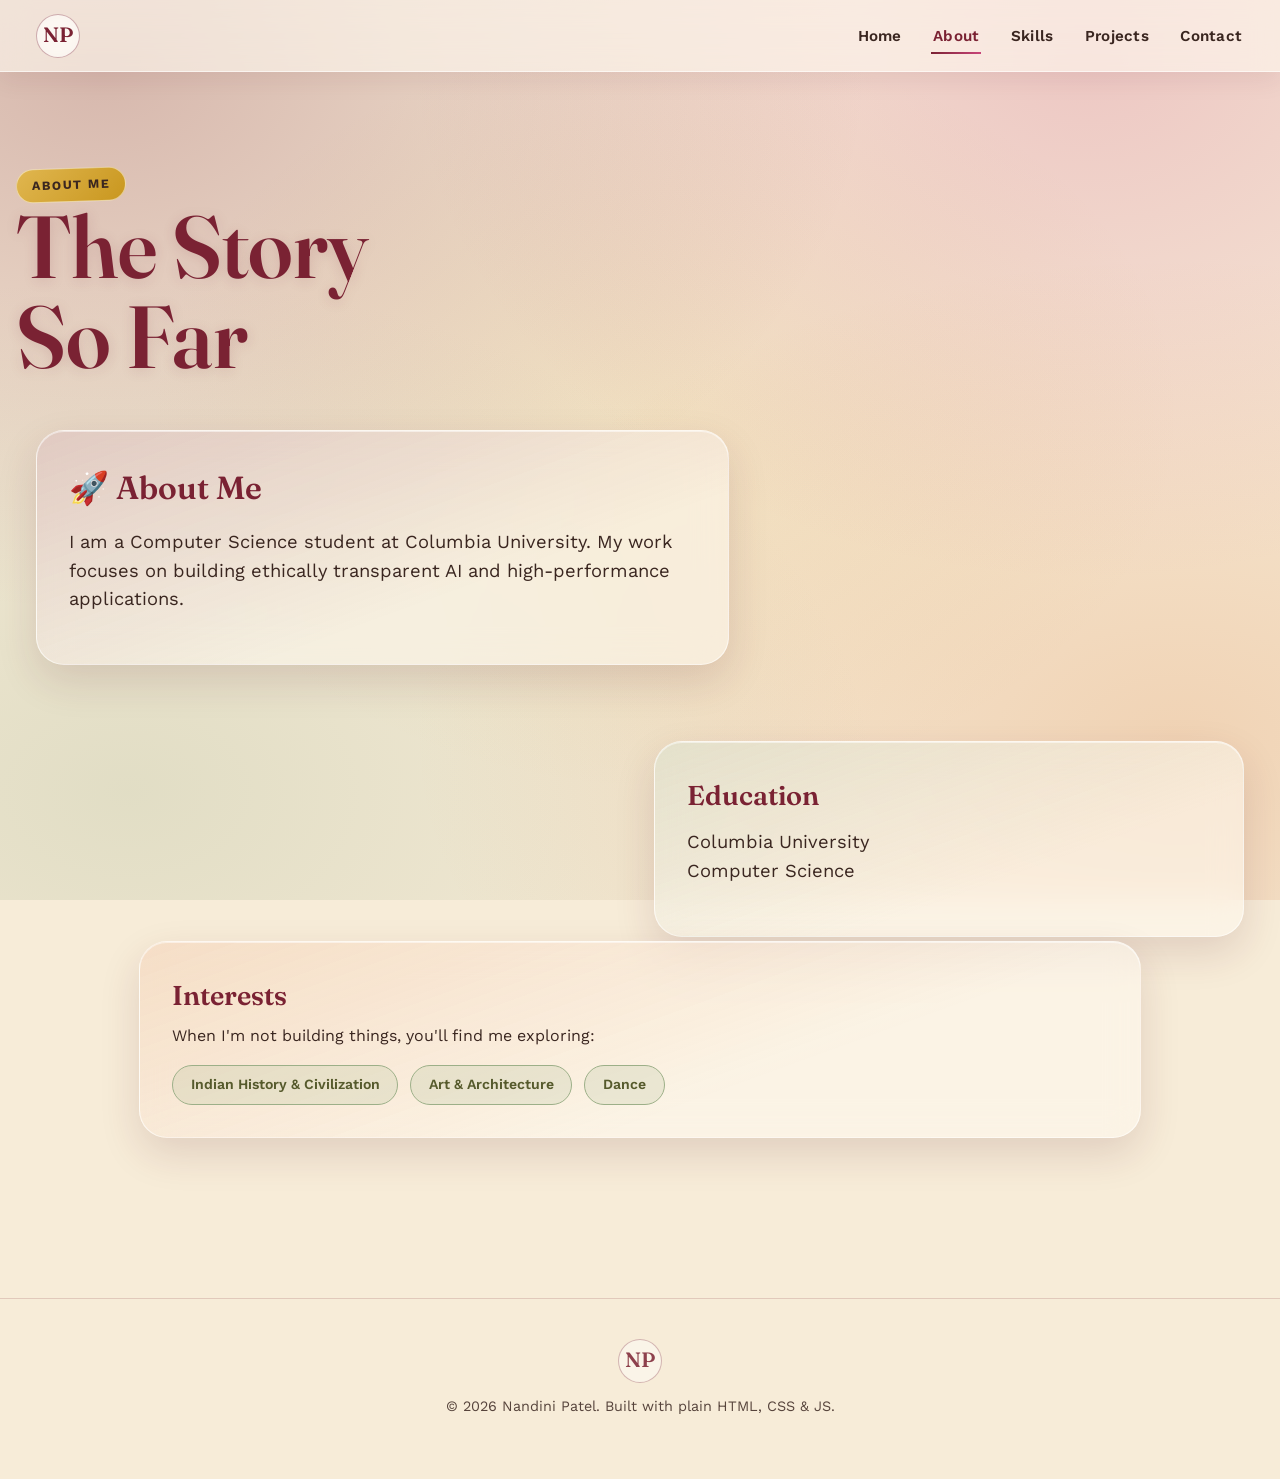
==== commit aa8d7e82: "Redesign as soft glassmorphism site with a rich floral palette Drop the maximalist ornamentation (pa" ====
--- a/about.html
+++ b/about.html
@@ -31,11 +31,6 @@
   <header class="page-head wrap">
     <span class="eyebrow">About Me</span>
     <h1 class="stack-text">The Story<br>So Far</h1>
-    <svg class="corner-flourish flourish-tr" viewBox="0 0 100 100" aria-hidden="true">
-      <path d="M50 8 C75 8 88 30 78 52 C70 70 50 78 35 68 C20 58 22 40 35 32 C45 26 55 32 52 42" fill="none" stroke="#c9a227" stroke-width="3.5" stroke-linecap="round"/>
-      <path d="M50 8 C75 8 88 30 78 52 C70 70 50 78 35 68 C20 58 22 40 35 32 C45 26 55 32 52 42" fill="none" stroke="#c9a227" stroke-width="1" stroke-linecap="round" opacity="0.5" transform="scale(0.86) translate(7,7)"/>
-      <circle cx="50" cy="42" r="4.5" fill="#c9a227"/>
-    </svg>
   </header>
 
   <div class="wrap about-grid">
--- a/style.css
+++ b/style.css
@@ -1,42 +1,44 @@
 /* ============================================================
    Nandini Patel — Portfolio
-   Indian Royal Maximalist ornamentation (paisley, jaali, mandala,
-   Cinzel display type) on a softened palette: dusty rose primary,
-   soft sage secondary, warm pink-toned ivory base, natural wood
-   accent panels, gold reserved for fine linework/medallions only.
+   Soft glassmorphism structure, rich floral palette: deep
+   crimson/burgundy + magenta (primary), warm orange/gold
+   (secondary), sage/olive (grounding), warm cream base.
+   Frosted-glass cards, pill controls, understated serif type.
    ============================================================ */
 
-@import url('https://fonts.googleapis.com/css2?family=Cinzel:wght@400;500;600;700;900&family=Cinzel+Decorative:wght@400;700;900&family=Work+Sans:wght@400;500;600;700;800&display=swap');
+@import url('https://fonts.googleapis.com/css2?family=Fraunces:opsz,wght@9..144,400..700&family=Work+Sans:wght@400;500;600;700;800&display=swap');
 
 :root {
-  --bg: #f7e9e3;
-  --bg-alt: #f0dcd3;
-
-  --rose: #c98a90;
-  --rose-light: #e7bcc0;
-  --rose-deep: #8a4a52;
-
-  --sage: #a9bfa0;
-  --sage-light: #cfe0c8;
-  --sage-deep: #6f8a66;
-
-  --wood: #b98a5e;
-  --wood-deep: #7c5636;
-
-  --gold: #c9a227;
-
-  --cream: #fbf3ec;
-  --ink: #3d2b26;
-
-  --font-display: 'Cinzel', 'Playfair Display', Georgia, serif;
-  --font-decorative: 'Cinzel Decorative', 'Cinzel', Georgia, serif;
+  --cream: #f7ecd8;
+  --cream-soft: #fdf7ec;
+  --ink: #3a2620;
+
+  --burgundy: #7a2233;
+  --burgundy-deep: #5c1726;
+  --magenta: #c9457a;
+  --magenta-light: #dd7aa0;
+
+  --orange: #d97a37;
+  --orange-light: #e9a366;
+  --gold: #c9971f;
+  --gold-light: #e0b64f;
+
+  --sage: #9caf88;
+  --sage-light: #c3d2b3;
+  --olive: #74793f;
+  --olive-deep: #565a2c;
+
+  --glass: rgba(255, 250, 240, 0.55);
+  --glass-strong: rgba(255, 250, 240, 0.82);
+  --glass-border: rgba(255, 255, 255, 0.6);
+
+  --font-display: 'Fraunces', Georgia, 'Times New Roman', serif;
   --font-body: 'Work Sans', -apple-system, Segoe UI, sans-serif;
 
   --nav-h: 4.5rem;
-  --panel-bg: linear-gradient(160deg, var(--wood), var(--wood-deep));
-  --shadow-panel: 0 14px 32px rgba(61, 43, 38, 0.22), inset 0 0 0 1px rgba(251, 243, 236, 0.35), inset 0 0 0 3px rgba(201, 162, 39, 0.22);
-  --shadow-btn: 0 6px 16px rgba(61, 43, 38, 0.28);
-  --shadow-btn-hover: 0 12px 26px rgba(61, 43, 38, 0.32), 0 0 0 3px rgba(201, 162, 39, 0.3);
+  --shadow-panel: 0 16px 40px rgba(90, 30, 40, 0.14), inset 0 1px 0 rgba(255, 255, 255, 0.5);
+  --shadow-btn: 0 6px 18px rgba(90, 30, 40, 0.16);
+  --shadow-btn-hover: 0 12px 28px rgba(90, 30, 40, 0.22);
 }
 
 /* ---------- Reset ---------- */
@@ -44,17 +46,17 @@
 html { scroll-behavior: smooth; }
 body {
   margin: 0;
-  background: var(--bg);
+  background: var(--cream);
   color: var(--ink);
   font-family: var(--font-body);
-  line-height: 1.5;
+  line-height: 1.55;
   overflow-x: hidden;
   position: relative;
 }
 img, svg { max-width: 100%; display: block; }
 a { color: inherit; text-decoration: none; }
 ul { margin: 0; padding: 0; list-style: none; }
-h1, h2, h3, h4 { font-family: var(--font-display); margin: 0; letter-spacing: 0.01em; }
+h1, h2, h3, h4 { font-family: var(--font-display); margin: 0; }
 p { margin: 0 0 1em; }
 
 @media (prefers-reduced-motion: reduce) {
@@ -62,29 +64,29 @@
   *, *::before, *::after { animation-duration: 0.001ms !important; animation-iteration-count: 1 !important; transition-duration: 0.001ms !important; }
 }
 
-/* ---------- Decorative page background ---------- */
-/* Soft pastel rose/sage washes on warm pink-ivory — no gold texture here; gold stays a small, deliberate accent elsewhere */
+/* ---------- Decorative page background: soft floral gradient mesh ---------- */
 body::before {
   content: "";
   position: fixed;
   inset: 0;
   z-index: -1;
   background-image:
-    radial-gradient(ellipse at 12% 12%, rgba(201, 138, 144, 0.22), transparent 46%),
-    radial-gradient(ellipse at 88% 10%, rgba(169, 191, 160, 0.20), transparent 46%),
-    radial-gradient(ellipse at 85% 88%, rgba(185, 138, 94, 0.14), transparent 46%),
-    radial-gradient(ellipse at 10% 90%, rgba(169, 191, 160, 0.16), transparent 42%);
-  background-color: var(--bg);
+    radial-gradient(ellipse at 8% 8%, rgba(122, 34, 51, 0.26), transparent 46%),
+    radial-gradient(ellipse at 85% 6%, rgba(201, 69, 122, 0.22), transparent 44%),
+    radial-gradient(ellipse at 92% 82%, rgba(217, 122, 55, 0.22), transparent 46%),
+    radial-gradient(ellipse at 10% 88%, rgba(156, 175, 136, 0.24), transparent 46%),
+    radial-gradient(ellipse at 52% 46%, rgba(201, 151, 31, 0.12), transparent 55%);
+  background-color: var(--cream);
 }
 
 .skip-link {
   position: absolute;
   left: 1rem;
   top: -4rem;
-  background: var(--rose);
-  color: var(--ink);
-  padding: 0.6rem 1rem;
-  border-radius: 0.4rem;
+  background: var(--gold);
+  color: var(--ink);
+  padding: 0.6rem 1.1rem;
+  border-radius: 999px;
   font-weight: 700;
   z-index: 999;
   transition: top 0.2s ease;
@@ -105,10 +107,11 @@
   height: var(--nav-h);
   display: flex;
   align-items: center;
-  background: rgba(240, 220, 211, 0.92);
-  backdrop-filter: blur(6px);
-  border-bottom: 2px solid var(--rose);
-  box-shadow: 0 4px 0 -2px rgba(201, 162, 39, 0.3);
+  background: rgba(255, 250, 240, 0.6);
+  backdrop-filter: blur(14px);
+  -webkit-backdrop-filter: blur(14px);
+  border-bottom: 1px solid var(--glass-border);
+  box-shadow: 0 8px 24px rgba(90, 30, 40, 0.08);
 }
 .site-nav .wrap {
   width: 100%;
@@ -118,10 +121,10 @@
 }
 .logo {
   font-family: var(--font-display);
-  font-weight: 700;
-  font-size: 1.4rem;
-  color: var(--rose-deep);
-  border: 2px solid var(--rose);
+  font-weight: 600;
+  font-size: 1.3rem;
+  color: var(--burgundy);
+  border: 1.5px solid rgba(122, 34, 51, 0.35);
   border-radius: 999px;
   width: 2.75rem;
   height: 2.75rem;
@@ -129,17 +132,17 @@
   align-items: center;
   justify-content: center;
   flex-shrink: 0;
-  background: var(--cream);
+  background: rgba(255, 255, 255, 0.5);
+  backdrop-filter: blur(8px);
 }
 .nav-links {
   display: flex;
   gap: 1.75rem;
 }
 .nav-links a {
-  font-weight: 700;
-  letter-spacing: 0.03em;
-  text-transform: uppercase;
-  font-size: 0.9rem;
+  font-weight: 600;
+  letter-spacing: 0.02em;
+  font-size: 0.95rem;
   padding: 0.35rem 0.1rem;
   position: relative;
   color: var(--ink);
@@ -149,29 +152,29 @@
   position: absolute;
   left: 0; right: 100%;
   bottom: -4px;
-  height: 3px;
-  background: linear-gradient(90deg, var(--rose), var(--sage));
+  height: 2px;
+  background: linear-gradient(90deg, var(--burgundy), var(--magenta));
   transition: right 0.25s ease;
 }
 .nav-links a:hover::after,
 .nav-links a:focus-visible::after { right: 0; }
-.nav-links a.active { color: var(--rose-deep); }
-.nav-links a.active::after { right: 0; background: var(--rose); }
+.nav-links a.active { color: var(--burgundy); }
+.nav-links a.active::after { right: 0; background: linear-gradient(90deg, var(--burgundy), var(--magenta)); }
 
 .nav-toggle {
   display: none;
   flex-direction: column;
   gap: 5px;
   background: none;
-  border: 2px solid var(--rose);
-  border-radius: 0.5rem;
+  border: 1.5px solid rgba(122, 34, 51, 0.35);
+  border-radius: 0.6rem;
   padding: 0.5rem 0.6rem;
   cursor: pointer;
 }
 .nav-toggle span {
   width: 22px;
   height: 2px;
-  background: var(--rose-deep);
+  background: var(--burgundy);
   display: block;
   transition: transform 0.25s ease, opacity 0.25s ease;
 }
@@ -187,8 +190,10 @@
     left: 0; right: 0;
     flex-direction: column;
     gap: 0;
-    background: var(--bg-alt);
-    border-bottom: 2px solid var(--rose);
+    background: rgba(255, 250, 240, 0.9);
+    backdrop-filter: blur(14px);
+    -webkit-backdrop-filter: blur(14px);
+    border-bottom: 1px solid var(--glass-border);
     max-height: 0;
     overflow: hidden;
     transition: max-height 0.3s ease;
@@ -196,8 +201,9 @@
   .nav-links.open { max-height: 24rem; }
   .nav-links a {
     padding: 1rem 1.25rem;
-    border-bottom: 1px solid rgba(138, 74, 82, 0.18);
+    border-bottom: 1px solid rgba(122, 34, 51, 0.12);
     font-size: 1.05rem;
+    display: block;
   }
 }
 
@@ -206,16 +212,14 @@
   display: inline-flex;
   align-items: center;
   gap: 0.5rem;
-  font-family: var(--font-display);
-  font-weight: 700;
-  text-transform: uppercase;
-  letter-spacing: 0.04em;
-  font-size: 0.9rem;
-  padding: 0.9rem 1.6rem;
-  border-radius: 0.5rem;
-  border: 2px solid rgba(201, 162, 39, 0.4);
+  font-family: var(--font-body);
+  font-weight: 600;
+  font-size: 0.95rem;
+  padding: 0.85rem 1.75rem;
+  border-radius: 999px;
+  border: 1.5px solid transparent;
   box-shadow: var(--shadow-btn);
-  transition: transform 0.2s ease, box-shadow 0.2s ease;
+  transition: transform 0.2s ease, box-shadow 0.2s ease, background 0.2s ease;
   cursor: pointer;
 }
 .btn:hover, .btn:focus-visible {
@@ -223,12 +227,13 @@
   box-shadow: var(--shadow-btn-hover);
 }
 .btn:active { transform: translateY(0); box-shadow: var(--shadow-btn); }
-.btn-gold { background: linear-gradient(180deg, var(--rose-light), var(--rose)); color: var(--ink); }
-.btn-ruby { background: linear-gradient(180deg, var(--sage-light), var(--sage)); color: var(--ink); }
-.btn-emerald { background: var(--panel-bg); color: var(--cream); }
-.btn-sapphire { background: linear-gradient(180deg, var(--rose), var(--rose-deep)); color: var(--cream); }
+.btn-gold { background: linear-gradient(135deg, var(--orange-light), var(--gold)); color: var(--ink); border-color: rgba(255, 255, 255, 0.5); }
+.btn-ruby { background: rgba(156, 175, 136, 0.16); color: var(--olive-deep); border-color: var(--sage); }
+.btn-ruby:hover { background: rgba(156, 175, 136, 0.3); }
+.btn-emerald { background: linear-gradient(135deg, var(--olive), var(--olive-deep)); color: var(--cream-soft); }
+.btn-sapphire { background: linear-gradient(135deg, var(--magenta), var(--burgundy)); color: var(--cream-soft); }
 .btn-disabled {
-  opacity: 0.55;
+  opacity: 0.5;
   cursor: default;
   filter: grayscale(0.3);
 }
@@ -236,65 +241,39 @@
 
 .pill {
   display: inline-block;
-  padding: 0.5rem 1rem;
+  padding: 0.5rem 1.1rem;
   border-radius: 999px;
-  font-weight: 700;
-  font-size: 0.9rem;
-  border: 2px solid var(--ink);
-  transition: transform 0.2s ease;
-}
-.pill:hover { transform: rotate(-3deg) scale(1.06); }
-
-/* ---------- Layered display headline (dusty rose, quiet gold hairline — no glitch, no bold gold) ---------- */
+  font-weight: 600;
+  font-size: 0.88rem;
+  background: rgba(156, 175, 136, 0.18);
+  border: 1.5px solid var(--sage);
+  color: var(--olive-deep);
+  transition: transform 0.2s ease, background 0.2s ease;
+}
+.pill:hover { transform: translateY(-2px) scale(1.05); background: rgba(156, 175, 136, 0.32); }
+
+/* ---------- Display headline — solid primary accent, understated ---------- */
 .stack-text {
-  font-family: var(--font-decorative);
-  font-weight: 700;
-  line-height: 0.98;
-  background: linear-gradient(180deg, var(--rose-light) 0%, var(--rose) 45%, var(--rose-deep) 80%, var(--rose) 100%);
-  -webkit-background-clip: text;
-  background-clip: text;
-  -webkit-text-fill-color: transparent;
-  color: var(--rose-deep);
-  text-shadow: 0 6px 20px rgba(61, 43, 38, 0.22);
-  -webkit-text-stroke: 0.5px rgba(201, 162, 39, 0.35);
-}
-@supports not (background-clip: text) {
-  .stack-text { -webkit-text-fill-color: initial; color: var(--rose-deep); }
+  font-family: var(--font-display);
+  font-weight: 600;
+  line-height: 1.02;
+  color: var(--burgundy);
+  text-shadow: 0 2px 14px rgba(122, 34, 51, 0.15);
 }
 
 .eyebrow {
   display: inline-block;
   font-family: var(--font-body);
-  font-weight: 800;
+  font-weight: 700;
   text-transform: uppercase;
-  letter-spacing: 0.14em;
-  font-size: 0.8rem;
-  color: var(--ink);
-  background: linear-gradient(180deg, var(--rose-light), var(--rose));
-  padding: 0.4rem 0.9rem;
+  letter-spacing: 0.12em;
+  font-size: 0.78rem;
+  color: var(--ink);
+  background: linear-gradient(135deg, var(--gold-light), var(--gold));
+  padding: 0.4rem 0.95rem;
   border-radius: 999px;
   transform: rotate(-2deg);
-}
-
-/* ---------- Ornaments ---------- */
-/* Jaali (lattice) divider band — fine gold thread lines, kept quiet */
-.ornament-divider {
-  height: 1.4rem;
-  margin: 2.5rem 0;
-  background-image:
-    repeating-linear-gradient(45deg, transparent 0 8px, rgba(201, 162, 39, 0.5) 8px 9.5px, transparent 9.5px 17px),
-    repeating-linear-gradient(-45deg, transparent 0 8px, rgba(201, 162, 39, 0.5) 8px 9.5px, transparent 9.5px 17px);
-  background-position: center;
-  border-top: 1px solid rgba(201, 162, 39, 0.35);
-  border-bottom: 1px solid rgba(201, 162, 39, 0.35);
-  opacity: 0.9;
-}
-.corner-flourish {
-  position: absolute;
-  width: clamp(3.5rem, 8vw, 6rem);
-  height: clamp(3.5rem, 8vw, 6rem);
-  opacity: 0.85;
-  pointer-events: none;
+  border: 1px solid rgba(255, 255, 255, 0.5);
 }
 
 /* ---------- Page header ---------- */
@@ -306,16 +285,18 @@
   font-size: clamp(2.75rem, 9vw, 5.5rem);
 }
 
-/* ---------- Cards / panels ---------- */
+/* ---------- Cards / panels: frosted glass ---------- */
 .panel {
-  border-radius: 1.25rem;
-  border: 2px solid var(--rose);
+  border-radius: 1.75rem;
+  border: 1px solid var(--glass-border);
   box-shadow: var(--shadow-panel);
   padding: 2rem;
-  background: var(--panel-bg);
-  color: var(--cream);
-}
-.panel h2 { color: var(--rose-light); }
+  background-color: var(--glass);
+  backdrop-filter: blur(16px);
+  -webkit-backdrop-filter: blur(16px);
+  color: var(--ink);
+}
+.panel h2 { color: var(--burgundy); font-weight: 600; }
 .reveal {
   opacity: 0;
   transform: translateY(24px);
@@ -323,12 +304,14 @@
 }
 .reveal.in-view { opacity: 1; transform: translateY(0); }
 
-/* ---------- Marquee (soft sage band, quiet gold hairlines) ---------- */
+/* ---------- Marquee: frosted burgundy band ---------- */
 .marquee {
   overflow: hidden;
-  border-top: 1px solid rgba(201, 162, 39, 0.45);
-  border-bottom: 1px solid rgba(201, 162, 39, 0.45);
-  background: linear-gradient(180deg, var(--sage), var(--sage-deep));
+  background: rgba(122, 34, 51, 0.55);
+  backdrop-filter: blur(10px);
+  -webkit-backdrop-filter: blur(10px);
+  border-top: 1px solid rgba(255, 255, 255, 0.3);
+  border-bottom: 1px solid rgba(255, 255, 255, 0.3);
   padding: 0.9rem 0;
 }
 .marquee-track {
@@ -338,11 +321,10 @@
   width: max-content;
   animation: marquee 26s linear infinite;
   font-family: var(--font-display);
-  font-weight: 600;
+  font-weight: 500;
   font-size: clamp(1rem, 2.6vw, 1.5rem);
-  color: var(--cream);
-  text-transform: uppercase;
-  letter-spacing: 0.06em;
+  color: var(--gold-light);
+  letter-spacing: 0.04em;
 }
 @keyframes marquee {
   from { transform: translateX(0); }
@@ -357,7 +339,7 @@
 .site-footer {
   margin-top: 5rem;
   padding: 2.5rem 0 3rem;
-  border-top: 2px solid var(--rose);
+  border-top: 1px solid rgba(122, 34, 51, 0.2);
   text-align: center;
   font-size: 0.9rem;
   color: var(--ink);
@@ -381,7 +363,7 @@
 .hero h1 { font-size: clamp(3rem, 13vw, 8.5rem); margin: 1rem 0; }
 .hero .tagline {
   font-size: clamp(1.05rem, 2.4vw, 1.4rem);
-  font-weight: 600;
+  font-weight: 500;
   color: var(--ink);
   max-width: 34rem;
 }
@@ -405,11 +387,11 @@
   .about-edu { grid-column: 7 / 13; margin-top: 3rem; transform: rotate(1.5deg); z-index: 1; }
   .about-interests { grid-column: 2 / 12; margin-top: -1.5rem; transform: rotate(-0.5deg); z-index: 3; }
 }
-.about-edu { border-color: var(--sage); }
-.about-edu h2 { color: var(--sage-light); }
+.about-bio { background-image: linear-gradient(160deg, rgba(122, 34, 51, 0.16), transparent 65%); }
+.about-edu { background-image: linear-gradient(160deg, rgba(156, 175, 136, 0.22), transparent 65%); }
+.about-interests { background-image: linear-gradient(160deg, rgba(217, 122, 55, 0.18), transparent 65%); }
 .about-bio p, .about-edu p { font-size: 1.15rem; }
 .interest-list { display: flex; flex-wrap: wrap; gap: 0.75rem; margin-top: 1rem; }
-.interest-list .pill { background: linear-gradient(180deg, var(--sage-light), var(--sage)); color: var(--ink); }
 
 /* ---- Skills page ---- */
 .skills-grid {
@@ -424,12 +406,10 @@
   .skill-web { grid-column: 6 / 13; margin-top: 4rem; transform: rotate(1.5deg); z-index: 1; }
   .skill-graphics { grid-column: 2 / 11; margin-top: -1rem; transform: rotate(-1deg); z-index: 3; }
 }
-.skill-langs { border-color: var(--sage); }
-.skill-langs h2 { color: var(--sage-light); }
-.skill-graphics { border-color: var(--sage); }
-.skill-graphics h2 { color: var(--sage-light); }
+.skill-langs { background-image: linear-gradient(160deg, rgba(201, 69, 122, 0.16), transparent 65%); }
+.skill-web { background-image: linear-gradient(160deg, rgba(116, 121, 63, 0.18), transparent 65%); }
+.skill-graphics { background-image: linear-gradient(160deg, rgba(201, 151, 31, 0.16), transparent 65%); }
 .chip-row { display: flex; flex-wrap: wrap; gap: 0.7rem; margin-top: 1.25rem; }
-.chip-row .pill { background: linear-gradient(180deg, var(--sage-light), var(--sage)); color: var(--ink); }
 
 /* ---- Projects page ---- */
 .projects-grid {
@@ -444,8 +424,9 @@
   .project-card:nth-child(2) { grid-column: 3 / 7; margin-top: 3.5rem; transform: rotate(1deg); }
   .project-card:nth-child(3) { grid-column: 1 / 6; margin-top: 2rem; transform: rotate(-0.75deg); }
 }
-.project-card:nth-child(2) { border-color: var(--sage); }
-.project-card:nth-child(2) h2 { color: var(--sage-light); }
+.project-card:nth-child(1) { background-image: linear-gradient(160deg, rgba(122, 34, 51, 0.16), transparent 65%); }
+.project-card:nth-child(2) { background-image: linear-gradient(160deg, rgba(156, 175, 136, 0.2), transparent 65%); }
+.project-card:nth-child(3) { background-image: linear-gradient(160deg, rgba(217, 122, 55, 0.18), transparent 65%); }
 .project-card h2 { font-size: clamp(1.6rem, 3.5vw, 2.2rem); margin-bottom: 0.75rem; }
 .project-card p { font-size: 1.05rem; }
 .project-card .btn { margin-top: 1rem; }
@@ -468,30 +449,19 @@
   gap: 1rem;
   flex-wrap: wrap;
 }
-.contact-card:nth-child(1) { transform: rotate(-1deg); border-color: var(--sage); }
-.contact-card:nth-child(1) h2 { color: var(--sage-light); }
-.contact-card:nth-child(2) { transform: rotate(0.75deg); }
-.contact-card:nth-child(3) { transform: rotate(-0.5deg); border-color: var(--sage); }
-.contact-card:nth-child(3) h2 { color: var(--sage-light); }
+.contact-card:nth-child(1) { transform: rotate(-1deg); background-image: linear-gradient(160deg, rgba(156, 175, 136, 0.2), transparent 65%); }
+.contact-card:nth-child(2) { transform: rotate(0.75deg); background-image: linear-gradient(160deg, rgba(122, 34, 51, 0.16), transparent 65%); }
+.contact-card:nth-child(3) { transform: rotate(-0.5deg); background-image: linear-gradient(160deg, rgba(217, 122, 55, 0.18), transparent 65%); }
 .contact-card h2 { font-size: 1.4rem; }
 
-/* ---------- Reusable position / blob utilities ---------- */
-.flourish-tr { top: 1rem; right: 1rem; }
-.flourish-tl { top: 1rem; left: 1rem; }
-.flourish-br { bottom: 1rem; right: 1rem; }
-.flourish-bl { bottom: 1rem; left: 1rem; }
-
-.hero-blob { border-radius: 50%; filter: blur(10px); opacity: 0.4; position: absolute; z-index: 0; }
-.blob-ruby { width: clamp(12rem, 26vw, 22rem); height: clamp(12rem, 26vw, 22rem); top: -4rem; right: -5rem; background: radial-gradient(circle, var(--rose), transparent 70%); }
-.blob-sapphire { width: clamp(10rem, 22vw, 18rem); height: clamp(10rem, 22vw, 18rem); bottom: -3rem; left: -4rem; background: radial-gradient(circle, var(--sage), transparent 70%); }
-.blob-emerald { width: clamp(8rem, 16vw, 14rem); height: clamp(8rem, 16vw, 14rem); top: 45%; right: 6%; background: radial-gradient(circle, var(--wood), transparent 70%); }
-
+/* ---------- Hero intro panel ---------- */
 .hero-hello {
   max-width: 42rem;
   margin: 0 auto 4rem;
-}
-.hero-hello h2 { font-size: clamp(1.4rem, 3vw, 1.9rem); margin-bottom: 0.75rem; color: var(--rose-light); }
-.hero-hello a { color: var(--rose-light); text-decoration: underline; text-underline-offset: 3px; }
-.hero-hello a:hover { color: var(--cream); }
+  background-image: linear-gradient(160deg, rgba(201, 69, 122, 0.14), transparent 65%);
+}
+.hero-hello h2 { font-size: clamp(1.4rem, 3vw, 1.9rem); margin-bottom: 0.75rem; color: var(--burgundy); }
+.hero-hello a { color: var(--burgundy); text-decoration: underline; text-underline-offset: 3px; }
+.hero-hello a:hover { color: var(--magenta); }
 
 .section-pad { padding: 4rem 0; }
